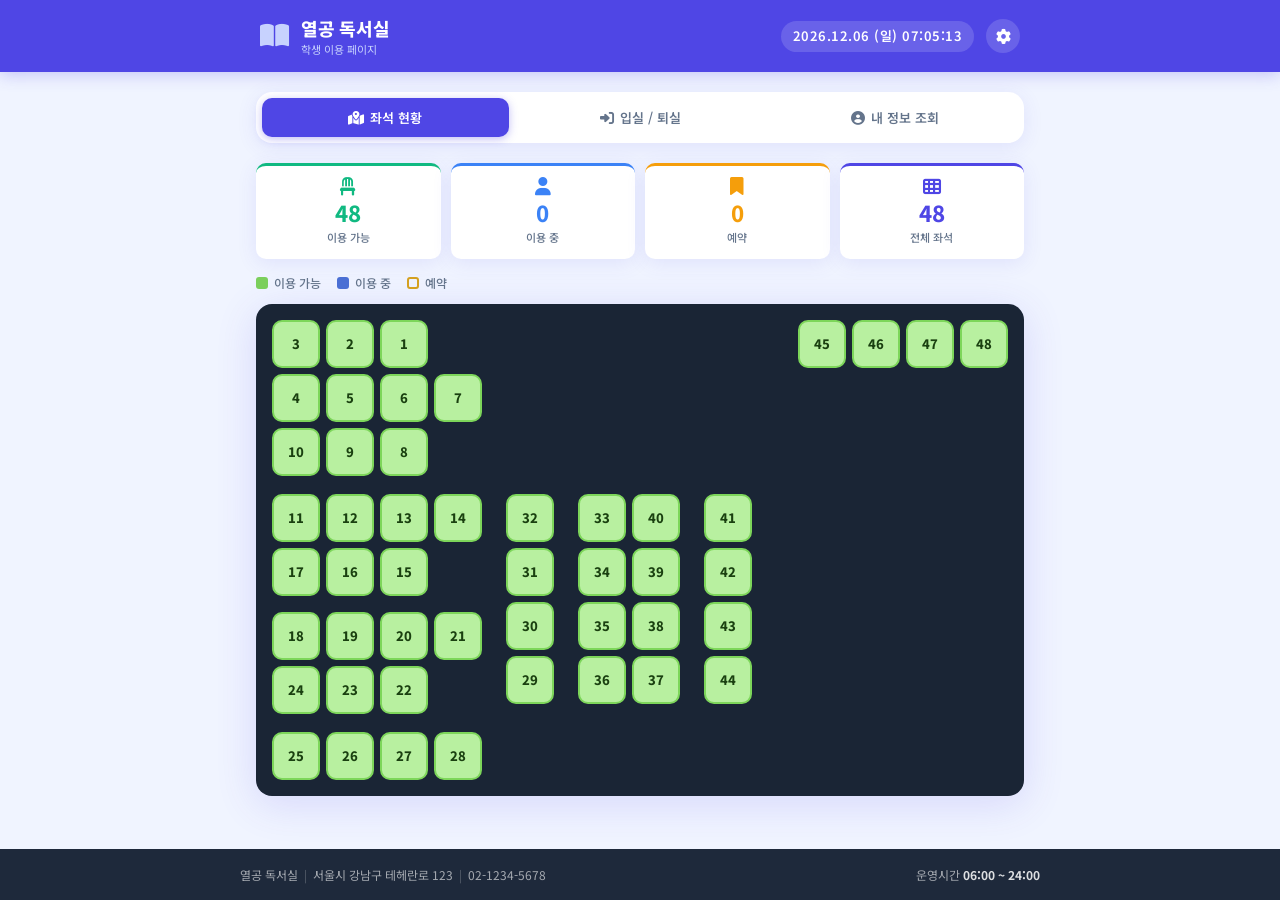
==== student.html @ 50ea743e "feat: 대시보드 미니 좌석맵 회원연동 + 학생용 이용 페이지 추가 [대시보드 미니 좌석맵] - SEAT_LAYOUT 기반 실제 배치 구조로 미니맵 교체 - 회원 관리의 seat" ====
<!DOCTYPE html>
<html lang="ko">
<head>
  <meta charset="UTF-8" />
  <meta name="viewport" content="width=device-width, initial-scale=1.0, maximum-scale=1.0" />
  <title>독서실 이용 안내</title>
  <link rel="stylesheet" href="src/css/student.css" />
  <link href="https://fonts.googleapis.com/css2?family=Noto+Sans+KR:wght@300;400;500;700;900&display=swap" rel="stylesheet" />
  <link rel="stylesheet" href="https://cdnjs.cloudflare.com/ajax/libs/font-awesome/6.4.0/css/all.min.css" />
</head>
<body>

  <!-- ═══════════════════════════════════════════════
       HEADER
  ═══════════════════════════════════════════════ -->
  <header class="s-header">
    <div class="s-header-inner">
      <div class="s-logo">
        <i class="fas fa-book-open"></i>
        <div>
          <span class="s-logo-name" id="roomName">열공 독서실</span>
          <span class="s-logo-sub">학생 이용 페이지</span>
        </div>
      </div>
      <div class="s-header-right">
        <div class="s-clock" id="sClock"></div>
        <a href="index.html" class="s-admin-link" title="관리자 페이지">
          <i class="fas fa-cog"></i>
        </a>
      </div>
    </div>
  </header>

  <!-- ═══════════════════════════════════════════════
       MAIN
  ═══════════════════════════════════════════════ -->
  <main class="s-main">

    <!-- ── 상태 배너 (탭 전환) ── -->
    <div class="s-tabs">
      <button class="s-tab active" data-tab="map">
        <i class="fas fa-map-marked-alt"></i> 좌석 현황
      </button>
      <button class="s-tab" data-tab="checkin">
        <i class="fas fa-sign-in-alt"></i> 입실 / 퇴실
      </button>
      <button class="s-tab" data-tab="myinfo">
        <i class="fas fa-user-circle"></i> 내 정보 조회
      </button>
    </div>

    <!-- ══════════════════════════════════════
         탭 1 : 좌석 현황 지도
    ══════════════════════════════════════ -->
    <section class="s-panel active" id="tab-map">
      <!-- 요약 바 -->
      <div class="s-summary-bar" id="sSummaryBar">
        <div class="s-summary-item avail">
          <i class="fas fa-chair"></i>
          <span id="s-avail-cnt">0</span>
          <small>이용 가능</small>
        </div>
        <div class="s-summary-item occ">
          <i class="fas fa-user"></i>
          <span id="s-occ-cnt">0</span>
          <small>이용 중</small>
        </div>
        <div class="s-summary-item res">
          <i class="fas fa-bookmark"></i>
          <span id="s-res-cnt">0</span>
          <small>예약</small>
        </div>
        <div class="s-summary-item total">
          <i class="fas fa-th"></i>
          <span id="s-total-cnt">48</span>
          <small>전체 좌석</small>
        </div>
      </div>

      <!-- 범례 -->
      <div class="s-legend">
        <span class="s-legend-item avail"><span class="s-dot avail"></span>이용 가능</span>
        <span class="s-legend-item occ"><span class="s-dot occ"></span>이용 중</span>
        <span class="s-legend-item res"><span class="s-dot res"></span>예약</span>
      </div>

      <!-- 좌석 배치도 -->
      <div class="s-map-wrap">
        <div class="s-map-bg" id="sStudentMap"></div>
      </div>
    </section>

    <!-- ══════════════════════════════════════
         탭 2 : 입실 / 퇴실
    ══════════════════════════════════════ -->
    <section class="s-panel" id="tab-checkin">

      <!-- 모드 선택 -->
      <div class="s-mode-toggle">
        <button class="s-mode-btn active" id="modeCheckinBtn" onclick="setMode('checkin')">
          <i class="fas fa-sign-in-alt"></i> 입실
        </button>
        <button class="s-mode-btn" id="modeCheckoutBtn" onclick="setMode('checkout')">
          <i class="fas fa-sign-out-alt"></i> 퇴실
        </button>
      </div>

      <!-- 입실 폼 -->
      <div class="s-form-card" id="checkinForm">
        <div class="s-form-title"><i class="fas fa-sign-in-alt"></i> 입실 처리</div>
        <p class="s-form-desc">연락처 뒷 4자리를 입력하면 자동으로 회원을 찾아 입실 처리합니다.</p>

        <div class="s-input-group">
          <label>연락처 뒷 4자리</label>
          <div class="s-input-wrap">
            <i class="fas fa-phone-alt"></i>
            <input type="tel" id="checkinPhone" maxlength="4" placeholder="예: 1234"
              inputmode="numeric" pattern="[0-9]*" autocomplete="off" />
          </div>
        </div>

        <!-- 조회 결과 -->
        <div class="s-result-box" id="checkinResult" style="display:none"></div>

        <!-- 숫자 패드 -->
        <div class="s-numpad">
          <button onclick="numpad('checkinPhone','1')">1</button>
          <button onclick="numpad('checkinPhone','2')">2</button>
          <button onclick="numpad('checkinPhone','3')">3</button>
          <button onclick="numpad('checkinPhone','4')">4</button>
          <button onclick="numpad('checkinPhone','5')">5</button>
          <button onclick="numpad('checkinPhone','6')">6</button>
          <button onclick="numpad('checkinPhone','7')">7</button>
          <button onclick="numpad('checkinPhone','8')">8</button>
          <button onclick="numpad('checkinPhone','9')">9</button>
          <button onclick="numpadClear('checkinPhone')" class="btn-clear">C</button>
          <button onclick="numpad('checkinPhone','0')">0</button>
          <button onclick="numpadBack('checkinPhone')" class="btn-back"><i class="fas fa-backspace"></i></button>
        </div>

        <button class="s-btn-main" onclick="doCheckin()">
          <i class="fas fa-sign-in-alt"></i> 입실 확인
        </button>
      </div>

      <!-- 퇴실 폼 -->
      <div class="s-form-card" id="checkoutForm" style="display:none">
        <div class="s-form-title"><i class="fas fa-sign-out-alt"></i> 퇴실 처리</div>
        <p class="s-form-desc">연락처 뒷 4자리를 입력하면 현재 이용 중인 좌석을 퇴실 처리합니다.</p>

        <div class="s-input-group">
          <label>연락처 뒷 4자리</label>
          <div class="s-input-wrap">
            <i class="fas fa-phone-alt"></i>
            <input type="tel" id="checkoutPhone" maxlength="4" placeholder="예: 1234"
              inputmode="numeric" pattern="[0-9]*" autocomplete="off" />
          </div>
        </div>

        <div class="s-result-box" id="checkoutResult" style="display:none"></div>

        <div class="s-numpad">
          <button onclick="numpad('checkoutPhone','1')">1</button>
          <button onclick="numpad('checkoutPhone','2')">2</button>
          <button onclick="numpad('checkoutPhone','3')">3</button>
          <button onclick="numpad('checkoutPhone','4')">4</button>
          <button onclick="numpad('checkoutPhone','5')">5</button>
          <button onclick="numpad('checkoutPhone','6')">6</button>
          <button onclick="numpad('checkoutPhone','7')">7</button>
          <button onclick="numpad('checkoutPhone','8')">8</button>
          <button onclick="numpad('checkoutPhone','9')">9</button>
          <button onclick="numpadClear('checkoutPhone')" class="btn-clear">C</button>
          <button onclick="numpad('checkoutPhone','0')">0</button>
          <button onclick="numpadBack('checkoutPhone')" class="btn-back"><i class="fas fa-backspace"></i></button>
        </div>

        <button class="s-btn-main checkout" onclick="doCheckout()">
          <i class="fas fa-sign-out-alt"></i> 퇴실 확인
        </button>
      </div>

    </section>

    <!-- ══════════════════════════════════════
         탭 3 : 내 정보 조회
    ══════════════════════════════════════ -->
    <section class="s-panel" id="tab-myinfo">
      <div class="s-form-card">
        <div class="s-form-title"><i class="fas fa-user-circle"></i> 내 정보 조회</div>
        <p class="s-form-desc">연락처 뒷 4자리를 입력하여 이용권 및 좌석 정보를 확인하세요.</p>

        <div class="s-input-group">
          <label>연락처 뒷 4자리</label>
          <div class="s-input-wrap">
            <i class="fas fa-phone-alt"></i>
            <input type="tel" id="myinfoPhone" maxlength="4" placeholder="예: 1234"
              inputmode="numeric" pattern="[0-9]*" autocomplete="off" />
          </div>
        </div>

        <div class="s-numpad">
          <button onclick="numpad('myinfoPhone','1')">1</button>
          <button onclick="numpad('myinfoPhone','2')">2</button>
          <button onclick="numpad('myinfoPhone','3')">3</button>
          <button onclick="numpad('myinfoPhone','4')">4</button>
          <button onclick="numpad('myinfoPhone','5')">5</button>
          <button onclick="numpad('myinfoPhone','6')">6</button>
          <button onclick="numpad('myinfoPhone','7')">7</button>
          <button onclick="numpad('myinfoPhone','8')">8</button>
          <button onclick="numpad('myinfoPhone','9')">9</button>
          <button onclick="numpadClear('myinfoPhone')" class="btn-clear">C</button>
          <button onclick="numpad('myinfoPhone','0')">0</button>
          <button onclick="numpadBack('myinfoPhone')" class="btn-back"><i class="fas fa-backspace"></i></button>
        </div>

        <button class="s-btn-main info" onclick="doMyInfo()">
          <i class="fas fa-search"></i> 조회
        </button>

        <!-- 결과 카드 -->
        <div id="myinfoResult" style="display:none"></div>
      </div>
    </section>

  </main>

  <!-- ── 운영 정보 footer ── -->
  <footer class="s-footer">
    <div class="s-footer-inner">
      <div class="s-footer-info">
        <span id="footerName">열공 독서실</span>
        <span class="s-sep">|</span>
        <span id="footerAddr">서울시 강남구 테헤란로 123</span>
        <span class="s-sep">|</span>
        <span id="footerPhone">02-1234-5678</span>
      </div>
      <div class="s-footer-time">
        운영시간 <strong id="footerHours">06:00 ~ 24:00</strong>
      </div>
    </div>
  </footer>

  <!-- ── 성공/완료 오버레이 ── -->
  <div class="s-overlay" id="sOverlay" style="display:none">
    <div class="s-overlay-box" id="sOverlayBox">
      <div class="s-overlay-icon" id="sOverlayIcon"></div>
      <div class="s-overlay-title" id="sOverlayTitle"></div>
      <div class="s-overlay-sub" id="sOverlaySub"></div>
      <button class="s-overlay-close" onclick="closeOverlay()">확인</button>
    </div>
  </div>

  <script src="src/js/student.js"></script>
</body>
</html>
---- src/css/student.css ----
/* ============================================================
   독서실 학생 이용 페이지 — student.css
   ============================================================ */

:root {
  --s-bg: #f0f4ff;
  --s-surface: #ffffff;
  --s-primary: #4f46e5;
  --s-primary-dark: #3730a3;
  --s-primary-light: #ede9fe;
  --s-success: #10b981;
  --s-success-light: #d1fae5;
  --s-warning: #f59e0b;
  --s-warning-light: #fef3c7;
  --s-danger: #ef4444;
  --s-danger-light: #fee2e2;
  --s-info: #3b82f6;
  --s-info-light: #dbeafe;

  --s-map-bg: #1a2535;
  --s-map-border: #2a3850;

  --s-text: #1e293b;
  --s-text-muted: #64748b;
  --s-border: #e2e8f0;

  --s-radius: 16px;
  --s-radius-sm: 10px;
  --s-shadow: 0 4px 20px rgba(79,70,229,.10);
  --s-shadow-lg: 0 8px 40px rgba(79,70,229,.16);
}

*, *::before, *::after { box-sizing: border-box; margin: 0; padding: 0; }

body {
  font-family: 'Noto Sans KR', -apple-system, sans-serif;
  background: var(--s-bg);
  color: var(--s-text);
  min-height: 100vh;
  display: flex;
  flex-direction: column;
  font-size: 14px;
  line-height: 1.6;
}

::-webkit-scrollbar { width: 5px; }
::-webkit-scrollbar-thumb { background: #c7d2fe; border-radius: 3px; }

/* ============================================================
   HEADER
   ============================================================ */
.s-header {
  background: var(--s-primary);
  color: #fff;
  position: sticky;
  top: 0;
  z-index: 100;
  box-shadow: 0 2px 16px rgba(79,70,229,.3);
}
.s-header-inner {
  max-width: 800px;
  margin: 0 auto;
  padding: 14px 20px;
  display: flex;
  align-items: center;
  justify-content: space-between;
}
.s-logo {
  display: flex;
  align-items: center;
  gap: 12px;
}
.s-logo i { font-size: 26px; color: #c7d2fe; }
.s-logo-name { display: block; font-size: 18px; font-weight: 800; letter-spacing: -.3px; }
.s-logo-sub  { display: block; font-size: 11px; color: #c7d2fe; font-weight: 400; margin-top: -2px; }
.s-header-right { display: flex; align-items: center; gap: 12px; }
.s-clock {
  font-size: 13px;
  font-weight: 600;
  background: rgba(255,255,255,.15);
  padding: 5px 12px;
  border-radius: 20px;
  letter-spacing: .5px;
}
.s-admin-link {
  width: 34px; height: 34px;
  background: rgba(255,255,255,.15);
  border-radius: 50%;
  display: flex; align-items: center; justify-content: center;
  color: #fff;
  text-decoration: none;
  font-size: 15px;
  transition: background .2s;
}
.s-admin-link:hover { background: rgba(255,255,255,.28); }

/* ============================================================
   MAIN
   ============================================================ */
.s-main {
  flex: 1;
  max-width: 800px;
  width: 100%;
  margin: 0 auto;
  padding: 20px 16px 40px;
}

/* ============================================================
   TABS
   ============================================================ */
.s-tabs {
  display: flex;
  gap: 8px;
  margin-bottom: 20px;
  background: var(--s-surface);
  padding: 6px;
  border-radius: var(--s-radius);
  box-shadow: var(--s-shadow);
}
.s-tab {
  flex: 1;
  padding: 10px 8px;
  border: none;
  border-radius: 10px;
  background: transparent;
  color: var(--s-text-muted);
  font-size: 13px;
  font-weight: 600;
  font-family: inherit;
  cursor: pointer;
  display: flex;
  align-items: center;
  justify-content: center;
  gap: 6px;
  transition: all .2s;
  white-space: nowrap;
}
.s-tab i { font-size: 14px; }
.s-tab:hover { background: var(--s-primary-light); color: var(--s-primary); }
.s-tab.active {
  background: var(--s-primary);
  color: #fff;
  box-shadow: 0 2px 8px rgba(79,70,229,.35);
}

/* ============================================================
   PANELS
   ============================================================ */
.s-panel { display: none; }
.s-panel.active { display: block; }

/* ============================================================
   SUMMARY BAR
   ============================================================ */
.s-summary-bar {
  display: grid;
  grid-template-columns: repeat(4, 1fr);
  gap: 10px;
  margin-bottom: 14px;
}
.s-summary-item {
  background: var(--s-surface);
  border-radius: var(--s-radius-sm);
  padding: 12px 8px;
  text-align: center;
  box-shadow: var(--s-shadow);
  border-top: 3px solid transparent;
}
.s-summary-item.avail  { border-color: var(--s-success); }
.s-summary-item.occ    { border-color: var(--s-info); }
.s-summary-item.res    { border-color: var(--s-warning); }
.s-summary-item.total  { border-color: var(--s-primary); }

.s-summary-item i { font-size: 18px; margin-bottom: 4px; display: block; }
.s-summary-item.avail i { color: var(--s-success); }
.s-summary-item.occ i   { color: var(--s-info); }
.s-summary-item.res i   { color: var(--s-warning); }
.s-summary-item.total i { color: var(--s-primary); }

.s-summary-item span { display: block; font-size: 22px; font-weight: 800; line-height: 1.1; }
.s-summary-item.avail span  { color: var(--s-success); }
.s-summary-item.occ span    { color: var(--s-info); }
.s-summary-item.res span    { color: var(--s-warning); }
.s-summary-item.total span  { color: var(--s-primary); }
.s-summary-item small { font-size: 11px; color: var(--s-text-muted); font-weight: 500; }

/* ============================================================
   LEGEND
   ============================================================ */
.s-legend {
  display: flex;
  gap: 16px;
  margin-bottom: 12px;
  flex-wrap: wrap;
}
.s-legend-item {
  display: flex; align-items: center; gap: 6px;
  font-size: 12px; color: var(--s-text-muted); font-weight: 500;
}
.s-dot {
  width: 12px; height: 12px;
  border-radius: 3px;
  flex-shrink: 0;
}
.s-dot.avail { background: #7bcf5c; }
.s-dot.occ   { background: #4a6fd4; }
.s-dot.res   { background: transparent; border: 2px solid #d4a020; }

/* ============================================================
   STUDENT MAP
   ============================================================ */
.s-map-wrap {
  background: var(--s-map-bg);
  border-radius: var(--s-radius);
  padding: 16px;
  box-shadow: var(--s-shadow-lg);
  overflow-x: auto;
}
.s-map-bg {
  min-width: 300px;
}

/* 배치 구조 (관리자 배치와 동일) */
.s-layout        { display: flex; flex-direction: column; gap: 18px; }
.s-row-top       { display: flex; align-items: flex-start; }
.s-row-mid       { display: flex; align-items: flex-start; gap: 24px; }
.s-row-bottom    { display: flex; }
.s-col-left      { display: flex; flex-direction: column; gap: 16px; }
.s-spacer        { flex: 1; min-width: 10px; }
.s-zone          { display: flex; flex-direction: column; gap: 6px; }
.s-seat-row      { display: flex; gap: 6px; }

/* 학생 좌석 버튼 — 더 크고 명확 */
.s-seat {
  width: 48px; height: 48px;
  border-radius: 10px;
  border: 2px solid transparent;
  font-size: 13px;
  font-weight: 800;
  cursor: default;
  display: flex; align-items: center; justify-content: center;
  transition: transform .15s;
  flex-shrink: 0;
  position: relative;
  font-family: inherit;
}
.s-seat.available {
  background: #b8f0a0;
  border-color: #7dd65a;
  color: #1a4010;
  cursor: pointer;
}
.s-seat.available:hover {
  transform: scale(1.12);
  box-shadow: 0 4px 14px rgba(125,214,90,.5);
}
.s-seat.occupied {
  background: #4a6fd4;
  border-color: #3a5bc4;
  color: #fff;
  cursor: default;
}
.s-seat.reserved {
  background: var(--s-map-bg);
  border-color: #d4a020;
  color: #d4a020;
  cursor: default;
}
/* 좌석 회원명 툴팁 */
.s-seat[data-name]:hover::after {
  content: attr(data-name);
  position: absolute;
  bottom: calc(100% + 6px);
  left: 50%;
  transform: translateX(-50%);
  background: rgba(0,0,0,.85);
  color: #fff;
  font-size: 11px;
  font-weight: 500;
  padding: 4px 8px;
  border-radius: 6px;
  white-space: nowrap;
  pointer-events: none;
  z-index: 10;
}

/* ============================================================
   FORM CARD
   ============================================================ */
.s-form-card {
  background: var(--s-surface);
  border-radius: var(--s-radius);
  padding: 24px 20px;
  box-shadow: var(--s-shadow);
  max-width: 480px;
  margin: 0 auto;
}
.s-form-title {
  font-size: 17px;
  font-weight: 800;
  color: var(--s-primary);
  margin-bottom: 8px;
  display: flex;
  align-items: center;
  gap: 8px;
}
.s-form-desc {
  font-size: 13px;
  color: var(--s-text-muted);
  margin-bottom: 20px;
  line-height: 1.7;
}

/* ── Mode Toggle ── */
.s-mode-toggle {
  display: flex;
  gap: 10px;
  max-width: 480px;
  margin: 0 auto 16px;
}
.s-mode-btn {
  flex: 1;
  padding: 12px;
  border: 2px solid var(--s-border);
  border-radius: var(--s-radius-sm);
  background: var(--s-surface);
  color: var(--s-text-muted);
  font-size: 14px;
  font-weight: 700;
  font-family: inherit;
  cursor: pointer;
  display: flex; align-items: center; justify-content: center;
  gap: 6px;
  transition: all .2s;
}
.s-mode-btn.active {
  background: var(--s-primary);
  border-color: var(--s-primary);
  color: #fff;
  box-shadow: 0 2px 10px rgba(79,70,229,.3);
}
.s-mode-btn:not(.active):hover { border-color: var(--s-primary); color: var(--s-primary); }

/* ── Input ── */
.s-input-group { margin-bottom: 16px; }
.s-input-group label { display: block; font-size: 13px; font-weight: 600; margin-bottom: 6px; }
.s-input-wrap {
  display: flex;
  align-items: center;
  gap: 10px;
  background: var(--s-bg);
  border: 2px solid var(--s-border);
  border-radius: var(--s-radius-sm);
  padding: 10px 14px;
  transition: border-color .2s;
}
.s-input-wrap:focus-within { border-color: var(--s-primary); background: #fff; }
.s-input-wrap i { color: var(--s-text-muted); font-size: 15px; }
.s-input-wrap input {
  flex: 1;
  border: none;
  background: transparent;
  font-size: 22px;
  font-weight: 800;
  font-family: inherit;
  color: var(--s-text);
  outline: none;
  letter-spacing: 6px;
  width: 100%;
}
.s-input-wrap input::placeholder { color: #c0c8d8; font-size: 16px; letter-spacing: 2px; font-weight: 400; }

/* ── Result Box ── */
.s-result-box {
  border-radius: var(--s-radius-sm);
  padding: 14px 16px;
  margin-bottom: 14px;
  font-size: 13px;
  line-height: 1.7;
  border: 2px solid transparent;
}
.s-result-box.found {
  background: var(--s-success-light);
  border-color: var(--s-success);
  color: #065f46;
}
.s-result-box.notfound {
  background: var(--s-danger-light);
  border-color: var(--s-danger);
  color: #991b1b;
}
.s-result-box.warn {
  background: var(--s-warning-light);
  border-color: var(--s-warning);
  color: #92400e;
}

/* ── Numpad ── */
.s-numpad {
  display: grid;
  grid-template-columns: repeat(3, 1fr);
  gap: 8px;
  margin-bottom: 16px;
}
.s-numpad button {
  padding: 14px;
  border: 2px solid var(--s-border);
  border-radius: var(--s-radius-sm);
  background: var(--s-surface);
  font-size: 18px;
  font-weight: 700;
  font-family: inherit;
  cursor: pointer;
  color: var(--s-text);
  transition: all .15s;
  display: flex; align-items: center; justify-content: center;
}
.s-numpad button:hover    { background: var(--s-primary-light); border-color: var(--s-primary); color: var(--s-primary); transform: scale(1.04); }
.s-numpad button:active   { transform: scale(.97); }
.s-numpad .btn-clear      { background: var(--s-danger-light); border-color: var(--s-danger); color: var(--s-danger); font-size: 14px; }
.s-numpad .btn-back       { background: var(--s-warning-light); border-color: var(--s-warning); color: var(--s-warning); }

/* ── Main Action Button ── */
.s-btn-main {
  width: 100%;
  padding: 14px;
  border: none;
  border-radius: var(--s-radius-sm);
  background: var(--s-primary);
  color: #fff;
  font-size: 15px;
  font-weight: 800;
  font-family: inherit;
  cursor: pointer;
  display: flex; align-items: center; justify-content: center;
  gap: 8px;
  transition: all .2s;
  box-shadow: 0 4px 16px rgba(79,70,229,.35);
}
.s-btn-main:hover  { background: var(--s-primary-dark); transform: translateY(-1px); box-shadow: 0 6px 20px rgba(79,70,229,.45); }
.s-btn-main:active { transform: translateY(0); }
.s-btn-main.checkout { background: var(--s-danger); box-shadow: 0 4px 16px rgba(239,68,68,.35); }
.s-btn-main.checkout:hover { background: #dc2626; box-shadow: 0 6px 20px rgba(239,68,68,.45); }
.s-btn-main.info { background: var(--s-success); box-shadow: 0 4px 16px rgba(16,185,129,.35); }
.s-btn-main.info:hover { background: #059669; }

/* ── My Info Result ── */
.s-info-card {
  margin-top: 20px;
  background: linear-gradient(135deg, var(--s-primary) 0%, #7c3aed 100%);
  border-radius: var(--s-radius);
  padding: 20px;
  color: #fff;
  box-shadow: var(--s-shadow-lg);
}
.s-info-card-header {
  display: flex;
  align-items: center;
  gap: 14px;
  margin-bottom: 16px;
  padding-bottom: 16px;
  border-bottom: 1px solid rgba(255,255,255,.2);
}
.s-info-avatar {
  width: 52px; height: 52px;
  background: rgba(255,255,255,.2);
  border-radius: 50%;
  display: flex; align-items: center; justify-content: center;
  font-size: 22px;
  flex-shrink: 0;
}
.s-info-name { font-size: 20px; font-weight: 800; }
.s-info-phone { font-size: 13px; color: rgba(255,255,255,.75); margin-top: 2px; }

.s-info-grid {
  display: grid;
  grid-template-columns: 1fr 1fr;
  gap: 10px;
}
.s-info-item {
  background: rgba(255,255,255,.12);
  border-radius: 10px;
  padding: 12px 14px;
}
.s-info-item .s-info-label {
  font-size: 11px;
  color: rgba(255,255,255,.65);
  text-transform: uppercase;
  letter-spacing: .5px;
  margin-bottom: 4px;
}
.s-info-item .s-info-val {
  font-size: 15px;
  font-weight: 700;
}

.s-expiry-bar {
  margin-top: 14px;
  background: rgba(255,255,255,.12);
  border-radius: 10px;
  padding: 12px 14px;
}
.s-expiry-bar .s-info-label { font-size: 11px; color: rgba(255,255,255,.65); text-transform: uppercase; letter-spacing: .5px; margin-bottom: 6px; }
.s-progress-track {
  background: rgba(255,255,255,.2);
  border-radius: 6px;
  height: 8px;
  overflow: hidden;
}
.s-progress-fill {
  height: 100%;
  border-radius: 6px;
  background: #34d399;
  transition: width .6s ease;
}
.s-progress-fill.warn { background: #fbbf24; }
.s-progress-fill.danger { background: #f87171; }
.s-expiry-days { font-size: 13px; color: rgba(255,255,255,.75); margin-top: 6px; text-align: right; }

/* ============================================================
   OVERLAY (성공/실패 팝업)
   ============================================================ */
.s-overlay {
  position: fixed;
  inset: 0;
  background: rgba(15,23,42,.7);
  backdrop-filter: blur(4px);
  z-index: 9000;
  display: flex;
  align-items: center;
  justify-content: center;
  padding: 20px;
}
.s-overlay-box {
  background: var(--s-surface);
  border-radius: var(--s-radius);
  padding: 36px 28px;
  text-align: center;
  max-width: 320px;
  width: 100%;
  box-shadow: var(--s-shadow-lg);
  animation: overlayIn .3s cubic-bezier(.34,1.56,.64,1);
}
@keyframes overlayIn { from { opacity:0; transform:scale(.8); } to { opacity:1; transform:scale(1); } }

.s-overlay-icon {
  font-size: 56px;
  margin-bottom: 12px;
  line-height: 1;
}
.s-overlay-icon.success { color: var(--s-success); }
.s-overlay-icon.error   { color: var(--s-danger); }
.s-overlay-icon.warning { color: var(--s-warning); }

.s-overlay-title {
  font-size: 20px;
  font-weight: 800;
  color: var(--s-text);
  margin-bottom: 8px;
}
.s-overlay-sub {
  font-size: 14px;
  color: var(--s-text-muted);
  line-height: 1.7;
  margin-bottom: 20px;
}
.s-overlay-close {
  width: 100%;
  padding: 12px;
  border: none;
  border-radius: var(--s-radius-sm);
  background: var(--s-primary);
  color: #fff;
  font-size: 15px;
  font-weight: 700;
  font-family: inherit;
  cursor: pointer;
  transition: background .2s;
}
.s-overlay-close:hover { background: var(--s-primary-dark); }

/* ============================================================
   FOOTER
   ============================================================ */
.s-footer {
  background: var(--s-text);
  color: rgba(255,255,255,.6);
  padding: 16px 20px;
  font-size: 12px;
}
.s-footer-inner {
  max-width: 800px;
  margin: 0 auto;
  display: flex;
  align-items: center;
  justify-content: space-between;
  flex-wrap: wrap;
  gap: 6px;
}
.s-footer-info { display: flex; align-items: center; gap: 6px; flex-wrap: wrap; }
.s-sep { color: rgba(255,255,255,.25); }
.s-footer-time strong { color: rgba(255,255,255,.85); }

/* ============================================================
   RESPONSIVE
   ============================================================ */
@media (max-width: 520px) {
  .s-summary-bar { grid-template-columns: repeat(2, 1fr); }
  .s-seat { width: 38px; height: 38px; font-size: 11px; }
  .s-info-grid { grid-template-columns: 1fr; }
  .s-tabs { gap: 4px; }
  .s-tab { font-size: 11px; padding: 8px 4px; }
  .s-tab i { display: none; }
  .s-clock { display: none; }
  .s-footer-inner { flex-direction: column; text-align: center; }
}
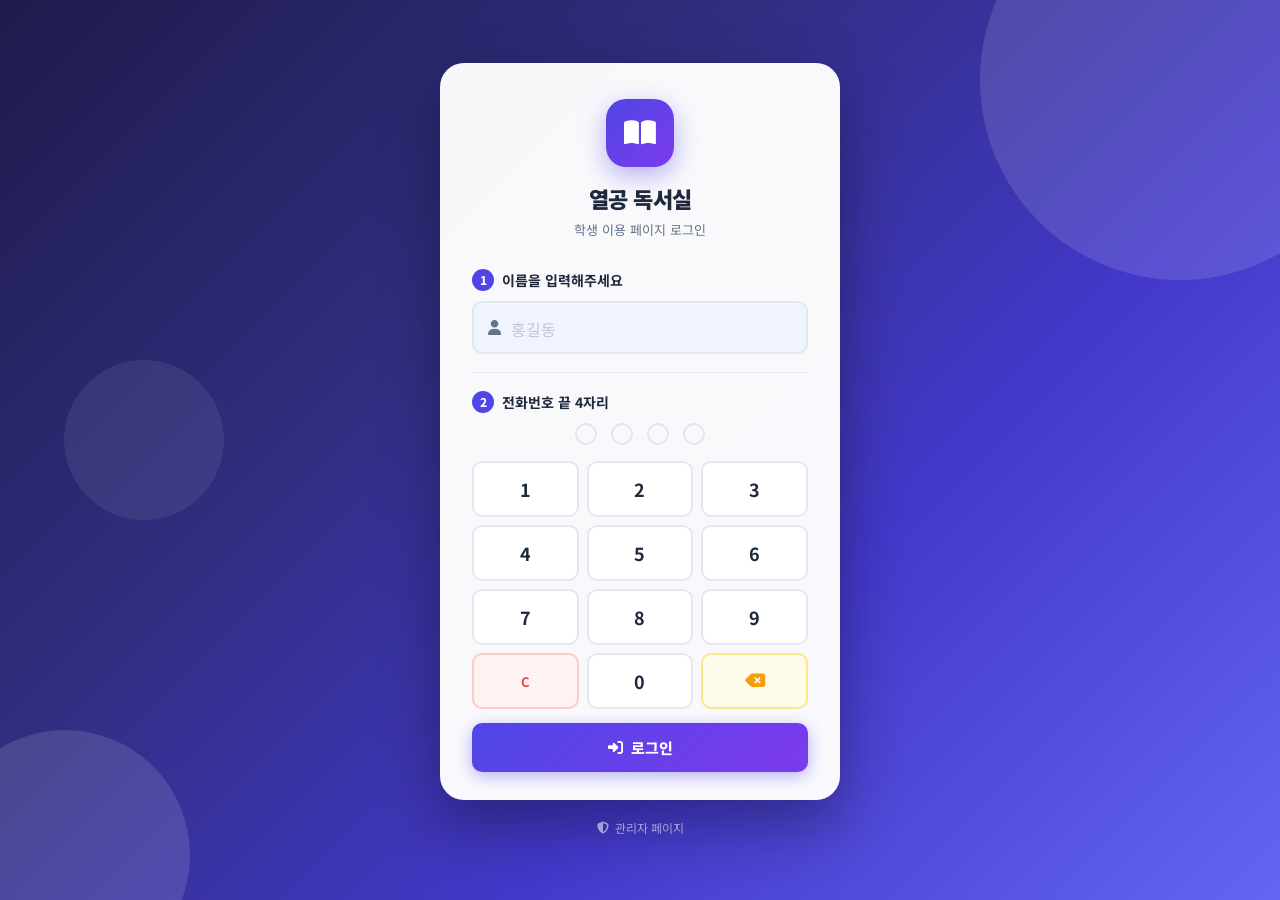
==== commit 11fb026f: "feat: 학생 로그인 페이지 완성 - 이름 입력 + 실시간 자동완성 드롭다운 (회원 목록 연동) - 전화번호 끝 4자리 숫자패드 입력 (4자리 완성 시 자동 로그인) - 이름+전" ====
--- a/student.html
+++ b/student.html
@@ -10,242 +10,318 @@
 </head>
 <body>
 
-  <!-- ═══════════════════════════════════════════════
-       HEADER
-  ═══════════════════════════════════════════════ -->
-  <header class="s-header">
-    <div class="s-header-inner">
-      <div class="s-logo">
-        <i class="fas fa-book-open"></i>
-        <div>
-          <span class="s-logo-name" id="roomName">열공 독서실</span>
-          <span class="s-logo-sub">학생 이용 페이지</span>
-        </div>
-      </div>
-      <div class="s-header-right">
-        <div class="s-clock" id="sClock"></div>
-        <a href="index.html" class="s-admin-link" title="관리자 페이지">
-          <i class="fas fa-cog"></i>
-        </a>
-      </div>
+  <!-- ═══════════════════════════════════════════════════════
+       LOGIN SCREEN  (로그인 전 전체화면)
+  ═══════════════════════════════════════════════════════ -->
+  <div class="login-screen" id="loginScreen">
+
+    <!-- 배경 장식 -->
+    <div class="login-bg-deco">
+      <div class="deco-circle c1"></div>
+      <div class="deco-circle c2"></div>
+      <div class="deco-circle c3"></div>
     </div>
-  </header>
-
-  <!-- ═══════════════════════════════════════════════
-       MAIN
-  ═══════════════════════════════════════════════ -->
-  <main class="s-main">
-
-    <!-- ── 상태 배너 (탭 전환) ── -->
-    <div class="s-tabs">
-      <button class="s-tab active" data-tab="map">
-        <i class="fas fa-map-marked-alt"></i> 좌석 현황
-      </button>
-      <button class="s-tab" data-tab="checkin">
-        <i class="fas fa-sign-in-alt"></i> 입실 / 퇴실
-      </button>
-      <button class="s-tab" data-tab="myinfo">
-        <i class="fas fa-user-circle"></i> 내 정보 조회
-      </button>
-    </div>
-
-    <!-- ══════════════════════════════════════
-         탭 1 : 좌석 현황 지도
-    ══════════════════════════════════════ -->
-    <section class="s-panel active" id="tab-map">
-      <!-- 요약 바 -->
-      <div class="s-summary-bar" id="sSummaryBar">
-        <div class="s-summary-item avail">
-          <i class="fas fa-chair"></i>
-          <span id="s-avail-cnt">0</span>
-          <small>이용 가능</small>
-        </div>
-        <div class="s-summary-item occ">
+
+    <div class="login-card" id="loginCard">
+
+      <!-- 로고 -->
+      <div class="login-logo">
+        <div class="login-logo-icon"><i class="fas fa-book-open"></i></div>
+        <h1 class="login-room-name" id="loginRoomName">열공 독서실</h1>
+        <p class="login-room-sub">학생 이용 페이지 로그인</p>
+      </div>
+
+      <!-- 스텝 1 : 이름 입력 -->
+      <div class="login-step" id="stepName">
+        <div class="login-step-label">
+          <span class="login-step-num">1</span> 이름을 입력해주세요
+        </div>
+        <div class="login-name-input-wrap">
           <i class="fas fa-user"></i>
-          <span id="s-occ-cnt">0</span>
-          <small>이용 중</small>
-        </div>
-        <div class="s-summary-item res">
-          <i class="fas fa-bookmark"></i>
-          <span id="s-res-cnt">0</span>
-          <small>예약</small>
-        </div>
-        <div class="s-summary-item total">
-          <i class="fas fa-th"></i>
-          <span id="s-total-cnt">48</span>
-          <small>전체 좌석</small>
-        </div>
-      </div>
-
-      <!-- 범례 -->
-      <div class="s-legend">
-        <span class="s-legend-item avail"><span class="s-dot avail"></span>이용 가능</span>
-        <span class="s-legend-item occ"><span class="s-dot occ"></span>이용 중</span>
-        <span class="s-legend-item res"><span class="s-dot res"></span>예약</span>
-      </div>
-
-      <!-- 좌석 배치도 -->
-      <div class="s-map-wrap">
-        <div class="s-map-bg" id="sStudentMap"></div>
-      </div>
-    </section>
-
-    <!-- ══════════════════════════════════════
-         탭 2 : 입실 / 퇴실
-    ══════════════════════════════════════ -->
-    <section class="s-panel" id="tab-checkin">
-
-      <!-- 모드 선택 -->
-      <div class="s-mode-toggle">
-        <button class="s-mode-btn active" id="modeCheckinBtn" onclick="setMode('checkin')">
-          <i class="fas fa-sign-in-alt"></i> 입실
+          <input type="text" id="loginNameInput"
+            placeholder="홍길동"
+            maxlength="10"
+            autocomplete="off"
+            inputmode="text" />
+          <button class="login-name-clear" id="loginNameClearBtn" onclick="clearLoginName()" style="display:none">
+            <i class="fas fa-times-circle"></i>
+          </button>
+        </div>
+        <!-- 자동완성 드롭다운 -->
+        <ul class="login-suggest" id="loginSuggest"></ul>
+
+        <div class="login-divider"></div>
+
+        <div class="login-step-label">
+          <span class="login-step-num">2</span> 전화번호 끝 4자리
+        </div>
+        <div class="login-phone-dots" id="loginPhoneDots">
+          <span class="pdot" id="pd0"></span>
+          <span class="pdot" id="pd1"></span>
+          <span class="pdot" id="pd2"></span>
+          <span class="pdot" id="pd3"></span>
+        </div>
+
+        <!-- 숫자 패드 -->
+        <div class="login-numpad">
+          <button onclick="loginNumpad('1')">1</button>
+          <button onclick="loginNumpad('2')">2</button>
+          <button onclick="loginNumpad('3')">3</button>
+          <button onclick="loginNumpad('4')">4</button>
+          <button onclick="loginNumpad('5')">5</button>
+          <button onclick="loginNumpad('6')">6</button>
+          <button onclick="loginNumpad('7')">7</button>
+          <button onclick="loginNumpad('8')">8</button>
+          <button onclick="loginNumpad('9')">9</button>
+          <button onclick="loginNumpadClear()" class="lnp-clear">C</button>
+          <button onclick="loginNumpad('0')">0</button>
+          <button onclick="loginNumpadBack()" class="lnp-back"><i class="fas fa-backspace"></i></button>
+        </div>
+
+        <!-- 에러 메시지 -->
+        <div class="login-error" id="loginError" style="display:none"></div>
+
+        <button class="login-btn" onclick="doLogin()">
+          <i class="fas fa-sign-in-alt"></i> 로그인
         </button>
-        <button class="s-mode-btn" id="modeCheckoutBtn" onclick="setMode('checkout')">
-          <i class="fas fa-sign-out-alt"></i> 퇴실
+      </div>
+
+    </div><!-- /login-card -->
+
+    <!-- 관리자 바로가기 -->
+    <a href="index.html" class="login-admin-link">
+      <i class="fas fa-shield-alt"></i> 관리자 페이지
+    </a>
+  </div><!-- /login-screen -->
+
+
+  <!-- ═══════════════════════════════════════════════════════
+       APP SCREEN  (로그인 후 메인)
+  ═══════════════════════════════════════════════════════ -->
+  <div class="app-screen" id="appScreen" style="display:none">
+
+    <!-- HEADER -->
+    <header class="s-header">
+      <div class="s-header-inner">
+        <div class="s-logo">
+          <i class="fas fa-book-open"></i>
+          <div>
+            <span class="s-logo-name" id="roomName">열공 독서실</span>
+            <span class="s-logo-sub">학생 이용 페이지</span>
+          </div>
+        </div>
+        <div class="s-header-right">
+          <div class="s-clock" id="sClock"></div>
+          <!-- 로그인 유저 표시 + 로그아웃 -->
+          <div class="s-user-badge" id="sUserBadge">
+            <i class="fas fa-user-circle"></i>
+            <span id="sUserName">-</span>
+          </div>
+          <button class="s-logout-btn" onclick="doLogout()" title="로그아웃">
+            <i class="fas fa-sign-out-alt"></i>
+          </button>
+          <a href="index.html" class="s-admin-link" title="관리자 페이지">
+            <i class="fas fa-cog"></i>
+          </a>
+        </div>
+      </div>
+    </header>
+
+    <!-- MAIN -->
+    <main class="s-main">
+
+      <!-- 탭 -->
+      <div class="s-tabs">
+        <button class="s-tab active" data-tab="map">
+          <i class="fas fa-map-marked-alt"></i> 좌석 현황
         </button>
-      </div>
-
-      <!-- 입실 폼 -->
-      <div class="s-form-card" id="checkinForm">
-        <div class="s-form-title"><i class="fas fa-sign-in-alt"></i> 입실 처리</div>
-        <p class="s-form-desc">연락처 뒷 4자리를 입력하면 자동으로 회원을 찾아 입실 처리합니다.</p>
-
-        <div class="s-input-group">
-          <label>연락처 뒷 4자리</label>
-          <div class="s-input-wrap">
-            <i class="fas fa-phone-alt"></i>
-            <input type="tel" id="checkinPhone" maxlength="4" placeholder="예: 1234"
-              inputmode="numeric" pattern="[0-9]*" autocomplete="off" />
-          </div>
-        </div>
-
-        <!-- 조회 결과 -->
-        <div class="s-result-box" id="checkinResult" style="display:none"></div>
-
-        <!-- 숫자 패드 -->
-        <div class="s-numpad">
-          <button onclick="numpad('checkinPhone','1')">1</button>
-          <button onclick="numpad('checkinPhone','2')">2</button>
-          <button onclick="numpad('checkinPhone','3')">3</button>
-          <button onclick="numpad('checkinPhone','4')">4</button>
-          <button onclick="numpad('checkinPhone','5')">5</button>
-          <button onclick="numpad('checkinPhone','6')">6</button>
-          <button onclick="numpad('checkinPhone','7')">7</button>
-          <button onclick="numpad('checkinPhone','8')">8</button>
-          <button onclick="numpad('checkinPhone','9')">9</button>
-          <button onclick="numpadClear('checkinPhone')" class="btn-clear">C</button>
-          <button onclick="numpad('checkinPhone','0')">0</button>
-          <button onclick="numpadBack('checkinPhone')" class="btn-back"><i class="fas fa-backspace"></i></button>
-        </div>
-
-        <button class="s-btn-main" onclick="doCheckin()">
-          <i class="fas fa-sign-in-alt"></i> 입실 확인
+        <button class="s-tab" data-tab="checkin">
+          <i class="fas fa-sign-in-alt"></i> 입실 / 퇴실
         </button>
-      </div>
-
-      <!-- 퇴실 폼 -->
-      <div class="s-form-card" id="checkoutForm" style="display:none">
-        <div class="s-form-title"><i class="fas fa-sign-out-alt"></i> 퇴실 처리</div>
-        <p class="s-form-desc">연락처 뒷 4자리를 입력하면 현재 이용 중인 좌석을 퇴실 처리합니다.</p>
-
-        <div class="s-input-group">
-          <label>연락처 뒷 4자리</label>
-          <div class="s-input-wrap">
-            <i class="fas fa-phone-alt"></i>
-            <input type="tel" id="checkoutPhone" maxlength="4" placeholder="예: 1234"
-              inputmode="numeric" pattern="[0-9]*" autocomplete="off" />
-          </div>
-        </div>
-
-        <div class="s-result-box" id="checkoutResult" style="display:none"></div>
-
-        <div class="s-numpad">
-          <button onclick="numpad('checkoutPhone','1')">1</button>
-          <button onclick="numpad('checkoutPhone','2')">2</button>
-          <button onclick="numpad('checkoutPhone','3')">3</button>
-          <button onclick="numpad('checkoutPhone','4')">4</button>
-          <button onclick="numpad('checkoutPhone','5')">5</button>
-          <button onclick="numpad('checkoutPhone','6')">6</button>
-          <button onclick="numpad('checkoutPhone','7')">7</button>
-          <button onclick="numpad('checkoutPhone','8')">8</button>
-          <button onclick="numpad('checkoutPhone','9')">9</button>
-          <button onclick="numpadClear('checkoutPhone')" class="btn-clear">C</button>
-          <button onclick="numpad('checkoutPhone','0')">0</button>
-          <button onclick="numpadBack('checkoutPhone')" class="btn-back"><i class="fas fa-backspace"></i></button>
-        </div>
-
-        <button class="s-btn-main checkout" onclick="doCheckout()">
-          <i class="fas fa-sign-out-alt"></i> 퇴실 확인
+        <button class="s-tab" data-tab="myinfo">
+          <i class="fas fa-user-circle"></i> 내 정보
         </button>
       </div>
 
-    </section>
-
-    <!-- ══════════════════════════════════════
-         탭 3 : 내 정보 조회
-    ══════════════════════════════════════ -->
-    <section class="s-panel" id="tab-myinfo">
-      <div class="s-form-card">
-        <div class="s-form-title"><i class="fas fa-user-circle"></i> 내 정보 조회</div>
-        <p class="s-form-desc">연락처 뒷 4자리를 입력하여 이용권 및 좌석 정보를 확인하세요.</p>
-
-        <div class="s-input-group">
-          <label>연락처 뒷 4자리</label>
-          <div class="s-input-wrap">
-            <i class="fas fa-phone-alt"></i>
-            <input type="tel" id="myinfoPhone" maxlength="4" placeholder="예: 1234"
-              inputmode="numeric" pattern="[0-9]*" autocomplete="off" />
-          </div>
-        </div>
-
-        <div class="s-numpad">
-          <button onclick="numpad('myinfoPhone','1')">1</button>
-          <button onclick="numpad('myinfoPhone','2')">2</button>
-          <button onclick="numpad('myinfoPhone','3')">3</button>
-          <button onclick="numpad('myinfoPhone','4')">4</button>
-          <button onclick="numpad('myinfoPhone','5')">5</button>
-          <button onclick="numpad('myinfoPhone','6')">6</button>
-          <button onclick="numpad('myinfoPhone','7')">7</button>
-          <button onclick="numpad('myinfoPhone','8')">8</button>
-          <button onclick="numpad('myinfoPhone','9')">9</button>
-          <button onclick="numpadClear('myinfoPhone')" class="btn-clear">C</button>
-          <button onclick="numpad('myinfoPhone','0')">0</button>
-          <button onclick="numpadBack('myinfoPhone')" class="btn-back"><i class="fas fa-backspace"></i></button>
-        </div>
-
-        <button class="s-btn-main info" onclick="doMyInfo()">
-          <i class="fas fa-search"></i> 조회
-        </button>
-
-        <!-- 결과 카드 -->
-        <div id="myinfoResult" style="display:none"></div>
-      </div>
-    </section>
-
-  </main>
-
-  <!-- ── 운영 정보 footer ── -->
-  <footer class="s-footer">
-    <div class="s-footer-inner">
-      <div class="s-footer-info">
-        <span id="footerName">열공 독서실</span>
-        <span class="s-sep">|</span>
-        <span id="footerAddr">서울시 강남구 테헤란로 123</span>
-        <span class="s-sep">|</span>
-        <span id="footerPhone">02-1234-5678</span>
-      </div>
-      <div class="s-footer-time">
-        운영시간 <strong id="footerHours">06:00 ~ 24:00</strong>
-      </div>
-    </div>
-  </footer>
-
-  <!-- ── 성공/완료 오버레이 ── -->
+      <!-- ── 탭 1 : 좌석 현황 ── -->
+      <section class="s-panel active" id="tab-map">
+        <div class="s-summary-bar">
+          <div class="s-summary-item avail">
+            <i class="fas fa-chair"></i>
+            <span id="s-avail-cnt">0</span>
+            <small>이용 가능</small>
+          </div>
+          <div class="s-summary-item occ">
+            <i class="fas fa-user"></i>
+            <span id="s-occ-cnt">0</span>
+            <small>이용 중</small>
+          </div>
+          <div class="s-summary-item res">
+            <i class="fas fa-bookmark"></i>
+            <span id="s-res-cnt">0</span>
+            <small>예약</small>
+          </div>
+          <div class="s-summary-item total">
+            <i class="fas fa-th"></i>
+            <span id="s-total-cnt">48</span>
+            <small>전체 좌석</small>
+          </div>
+        </div>
+        <div class="s-legend">
+          <span class="s-legend-item avail"><span class="s-dot avail"></span>이용 가능</span>
+          <span class="s-legend-item occ"><span class="s-dot occ"></span>이용 중</span>
+          <span class="s-legend-item res"><span class="s-dot res"></span>예약</span>
+        </div>
+        <div class="s-map-wrap">
+          <div class="s-map-bg" id="sStudentMap"></div>
+        </div>
+      </section>
+
+      <!-- ── 탭 2 : 입실 / 퇴실 ── -->
+      <section class="s-panel" id="tab-checkin">
+        <div class="s-mode-toggle">
+          <button class="s-mode-btn active" id="modeCheckinBtn" onclick="setMode('checkin')">
+            <i class="fas fa-sign-in-alt"></i> 입실
+          </button>
+          <button class="s-mode-btn" id="modeCheckoutBtn" onclick="setMode('checkout')">
+            <i class="fas fa-sign-out-alt"></i> 퇴실
+          </button>
+        </div>
+
+        <!-- 입실 -->
+        <div class="s-form-card" id="checkinForm">
+          <div class="s-form-title"><i class="fas fa-sign-in-alt"></i> 입실 처리</div>
+          <p class="s-form-desc">
+            로그인된 회원으로 바로 입실 처리하거나,<br>
+            다른 회원은 연락처 뒷 4자리로 처리할 수 있습니다.
+          </p>
+          <!-- 본인 빠른 입실 -->
+          <div class="quick-action-box" id="quickCheckinBox">
+            <div class="quick-action-info">
+              <i class="fas fa-user-check"></i>
+              <div>
+                <strong id="quickCheckinName">-</strong>
+                <span id="quickCheckinSeat">-</span>
+              </div>
+            </div>
+            <button class="quick-action-btn checkin" onclick="doSelfCheckin()">
+              <i class="fas fa-sign-in-alt"></i> 내 좌석 입실
+            </button>
+          </div>
+
+          <div class="s-divider-text">또는 다른 회원</div>
+
+          <div class="s-input-group">
+            <label>연락처 뒷 4자리</label>
+            <div class="s-input-wrap">
+              <i class="fas fa-phone-alt"></i>
+              <input type="tel" id="checkinPhone" maxlength="4" placeholder="예: 1234"
+                inputmode="numeric" pattern="[0-9]*" autocomplete="off" />
+            </div>
+          </div>
+          <div class="s-result-box" id="checkinResult" style="display:none"></div>
+          <div class="s-numpad">
+            <button onclick="numpad('checkinPhone','1')">1</button>
+            <button onclick="numpad('checkinPhone','2')">2</button>
+            <button onclick="numpad('checkinPhone','3')">3</button>
+            <button onclick="numpad('checkinPhone','4')">4</button>
+            <button onclick="numpad('checkinPhone','5')">5</button>
+            <button onclick="numpad('checkinPhone','6')">6</button>
+            <button onclick="numpad('checkinPhone','7')">7</button>
+            <button onclick="numpad('checkinPhone','8')">8</button>
+            <button onclick="numpad('checkinPhone','9')">9</button>
+            <button onclick="numpadClear('checkinPhone')" class="btn-clear">C</button>
+            <button onclick="numpad('checkinPhone','0')">0</button>
+            <button onclick="numpadBack('checkinPhone')" class="btn-back"><i class="fas fa-backspace"></i></button>
+          </div>
+          <button class="s-btn-main" onclick="doCheckin()">
+            <i class="fas fa-sign-in-alt"></i> 입실 확인
+          </button>
+        </div>
+
+        <!-- 퇴실 -->
+        <div class="s-form-card" id="checkoutForm" style="display:none">
+          <div class="s-form-title"><i class="fas fa-sign-out-alt"></i> 퇴실 처리</div>
+          <p class="s-form-desc">로그인된 회원으로 바로 퇴실하거나, 연락처 뒷 4자리로 처리할 수 있습니다.</p>
+          <!-- 본인 빠른 퇴실 -->
+          <div class="quick-action-box" id="quickCheckoutBox">
+            <div class="quick-action-info">
+              <i class="fas fa-user-clock"></i>
+              <div>
+                <strong id="quickCheckoutName">-</strong>
+                <span id="quickCheckoutSeat">-</span>
+              </div>
+            </div>
+            <button class="quick-action-btn checkout" onclick="doSelfCheckout()">
+              <i class="fas fa-sign-out-alt"></i> 내 좌석 퇴실
+            </button>
+          </div>
+
+          <div class="s-divider-text">또는 다른 회원</div>
+
+          <div class="s-input-group">
+            <label>연락처 뒷 4자리</label>
+            <div class="s-input-wrap">
+              <i class="fas fa-phone-alt"></i>
+              <input type="tel" id="checkoutPhone" maxlength="4" placeholder="예: 1234"
+                inputmode="numeric" pattern="[0-9]*" autocomplete="off" />
+            </div>
+          </div>
+          <div class="s-result-box" id="checkoutResult" style="display:none"></div>
+          <div class="s-numpad">
+            <button onclick="numpad('checkoutPhone','1')">1</button>
+            <button onclick="numpad('checkoutPhone','2')">2</button>
+            <button onclick="numpad('checkoutPhone','3')">3</button>
+            <button onclick="numpad('checkoutPhone','4')">4</button>
+            <button onclick="numpad('checkoutPhone','5')">5</button>
+            <button onclick="numpad('checkoutPhone','6')">6</button>
+            <button onclick="numpad('checkoutPhone','7')">7</button>
+            <button onclick="numpad('checkoutPhone','8')">8</button>
+            <button onclick="numpad('checkoutPhone','9')">9</button>
+            <button onclick="numpadClear('checkoutPhone')" class="btn-clear">C</button>
+            <button onclick="numpad('checkoutPhone','0')">0</button>
+            <button onclick="numpadBack('checkoutPhone')" class="btn-back"><i class="fas fa-backspace"></i></button>
+          </div>
+          <button class="s-btn-main checkout" onclick="doCheckout()">
+            <i class="fas fa-sign-out-alt"></i> 퇴실 확인
+          </button>
+        </div>
+      </section>
+
+      <!-- ── 탭 3 : 내 정보 ── -->
+      <section class="s-panel" id="tab-myinfo">
+        <div class="s-form-card">
+          <div class="s-form-title"><i class="fas fa-user-circle"></i> 내 정보</div>
+          <div id="myinfoResult"></div>
+        </div>
+      </section>
+
+    </main>
+
+    <!-- FOOTER -->
+    <footer class="s-footer">
+      <div class="s-footer-inner">
+        <div class="s-footer-info">
+          <span id="footerName">열공 독서실</span>
+          <span class="s-sep">|</span>
+          <span id="footerAddr">서울시 강남구 테헤란로 123</span>
+          <span class="s-sep">|</span>
+          <span id="footerPhone">02-1234-5678</span>
+        </div>
+        <div class="s-footer-time">
+          운영시간 <strong id="footerHours">06:00 ~ 24:00</strong>
+        </div>
+      </div>
+    </footer>
+
+  </div><!-- /app-screen -->
+
+  <!-- 성공/완료 오버레이 -->
   <div class="s-overlay" id="sOverlay" style="display:none">
-    <div class="s-overlay-box" id="sOverlayBox">
+    <div class="s-overlay-box">
       <div class="s-overlay-icon" id="sOverlayIcon"></div>
       <div class="s-overlay-title" id="sOverlayTitle"></div>
-      <div class="s-overlay-sub" id="sOverlaySub"></div>
+      <div class="s-overlay-sub"  id="sOverlaySub"></div>
       <button class="s-overlay-close" onclick="closeOverlay()">확인</button>
     </div>
   </div>
--- a/src/css/student.css
+++ b/src/css/student.css
@@ -266,6 +266,21 @@
   color: #d4a020;
   cursor: default;
 }
+/* 본인 좌석 강조 */
+.s-seat.mine {
+  box-shadow: 0 0 0 3px #fbbf24, 0 0 12px rgba(251,191,36,.6);
+  z-index: 2;
+}
+.s-seat.mine::before {
+  content: '★';
+  position: absolute;
+  top: -10px;
+  right: -6px;
+  font-size: 11px;
+  color: #fbbf24;
+  text-shadow: 0 1px 3px rgba(0,0,0,.5);
+}
+
 /* 좌석 회원명 툴팁 */
 .s-seat[data-name]:hover::after {
   content: attr(data-name);
@@ -602,6 +617,381 @@
 .s-footer-time strong { color: rgba(255,255,255,.85); }
 
 /* ============================================================
+   HEADER — 유저 뱃지 & 로그아웃 버튼
+   ============================================================ */
+.s-user-badge {
+  display: flex;
+  align-items: center;
+  gap: 6px;
+  background: rgba(255,255,255,.18);
+  border-radius: 20px;
+  padding: 5px 12px 5px 8px;
+  font-size: 13px;
+  font-weight: 700;
+  color: #fff;
+  max-width: 120px;
+  overflow: hidden;
+}
+.s-user-badge i { font-size: 16px; flex-shrink: 0; }
+.s-user-badge span { overflow: hidden; text-overflow: ellipsis; white-space: nowrap; }
+
+.s-logout-btn {
+  width: 34px; height: 34px;
+  background: rgba(255,255,255,.15);
+  border: none; border-radius: 50%;
+  color: #fff; font-size: 15px;
+  cursor: pointer;
+  display: flex; align-items: center; justify-content: center;
+  transition: background .2s;
+  flex-shrink: 0;
+}
+.s-logout-btn:hover { background: rgba(239,68,68,.6); }
+
+/* ============================================================
+   LOGIN SCREEN
+   ============================================================ */
+.login-screen {
+  min-height: 100vh;
+  background: linear-gradient(135deg, #1e1b4b 0%, #312e81 35%, #4338ca 65%, #6366f1 100%);
+  display: flex;
+  flex-direction: column;
+  align-items: center;
+  justify-content: center;
+  padding: 20px;
+  position: relative;
+  overflow: hidden;
+}
+
+/* 배경 장식 원 */
+.login-bg-deco { position: absolute; inset: 0; pointer-events: none; overflow: hidden; }
+.deco-circle {
+  position: absolute;
+  border-radius: 50%;
+  opacity: .12;
+  background: #fff;
+}
+.deco-circle.c1 { width: 400px; height: 400px; top: -120px; right: -100px; }
+.deco-circle.c2 { width: 250px; height: 250px; bottom: -80px; left: -60px; }
+.deco-circle.c3 { width: 160px; height: 160px; top: 40%; left: 5%; opacity: .07; }
+
+/* 카드 */
+.login-card {
+  background: rgba(255,255,255,.97);
+  border-radius: 24px;
+  padding: 36px 32px 28px;
+  width: 100%;
+  max-width: 400px;
+  box-shadow: 0 24px 60px rgba(0,0,0,.35);
+  position: relative;
+  z-index: 1;
+  animation: cardIn .45s cubic-bezier(.34,1.56,.64,1);
+}
+@keyframes cardIn {
+  from { opacity:0; transform: translateY(24px) scale(.95); }
+  to   { opacity:1; transform: translateY(0) scale(1); }
+}
+
+/* 로고 */
+.login-logo { text-align: center; margin-bottom: 28px; }
+.login-logo-icon {
+  width: 68px; height: 68px;
+  background: linear-gradient(135deg, var(--s-primary), #7c3aed);
+  border-radius: 20px;
+  display: flex; align-items: center; justify-content: center;
+  margin: 0 auto 14px;
+  font-size: 28px;
+  color: #fff;
+  box-shadow: 0 8px 24px rgba(79,70,229,.4);
+}
+.login-room-name {
+  font-size: 22px; font-weight: 900;
+  color: var(--s-text);
+  letter-spacing: -.5px;
+}
+.login-room-sub {
+  font-size: 13px; color: var(--s-text-muted);
+  margin-top: 4px;
+}
+
+/* 스텝 라벨 */
+.login-step-label {
+  display: flex;
+  align-items: center;
+  gap: 8px;
+  font-size: 14px;
+  font-weight: 700;
+  color: var(--s-text);
+  margin-bottom: 10px;
+}
+.login-step-num {
+  width: 22px; height: 22px;
+  background: var(--s-primary);
+  color: #fff;
+  border-radius: 50%;
+  font-size: 12px;
+  font-weight: 800;
+  display: flex; align-items: center; justify-content: center;
+  flex-shrink: 0;
+}
+
+/* 이름 입력 */
+.login-name-input-wrap {
+  display: flex;
+  align-items: center;
+  gap: 10px;
+  background: var(--s-bg);
+  border: 2px solid var(--s-border);
+  border-radius: var(--s-radius-sm);
+  padding: 10px 14px;
+  margin-bottom: 4px;
+  transition: border-color .2s;
+  position: relative;
+}
+.login-name-input-wrap:focus-within {
+  border-color: var(--s-primary);
+  background: #fff;
+}
+.login-name-input-wrap i { color: var(--s-text-muted); font-size: 15px; }
+.login-name-input-wrap input {
+  flex: 1;
+  border: none;
+  background: transparent;
+  font-size: 20px;
+  font-weight: 700;
+  font-family: inherit;
+  color: var(--s-text);
+  outline: none;
+  min-width: 0;
+}
+.login-name-input-wrap input::placeholder { color: #c0c8d8; font-weight: 400; font-size: 16px; }
+.login-name-clear {
+  background: none; border: none;
+  color: #b0b8c8; font-size: 18px;
+  cursor: pointer; padding: 0 2px;
+  transition: color .15s;
+  flex-shrink: 0;
+}
+.login-name-clear:hover { color: var(--s-danger); }
+
+/* 자동완성 드롭다운 */
+.login-suggest {
+  list-style: none;
+  background: #fff;
+  border: 2px solid var(--s-primary-light);
+  border-radius: var(--s-radius-sm);
+  overflow: hidden;
+  margin-bottom: 8px;
+  box-shadow: 0 4px 16px rgba(79,70,229,.12);
+  max-height: 180px;
+  overflow-y: auto;
+}
+.login-suggest:empty { display: none; }
+.login-suggest li {
+  display: flex;
+  align-items: center;
+  gap: 10px;
+  padding: 11px 14px;
+  font-size: 14px;
+  font-weight: 600;
+  cursor: pointer;
+  transition: background .15s;
+  color: var(--s-text);
+  border-bottom: 1px solid #f1f5ff;
+}
+.login-suggest li:last-child { border-bottom: none; }
+.login-suggest li:hover { background: var(--s-primary-light); }
+.login-suggest li i { color: var(--s-primary); font-size: 13px; flex-shrink: 0; }
+.login-suggest li .sug-phone { font-size: 11px; color: var(--s-text-muted); font-weight: 400; margin-left: auto; }
+
+/* 구분선 */
+.login-divider {
+  height: 1px;
+  background: var(--s-border);
+  margin: 18px 0;
+}
+
+/* 전화번호 도트 */
+.login-phone-dots {
+  display: flex;
+  justify-content: center;
+  gap: 14px;
+  margin-bottom: 16px;
+}
+.pdot {
+  width: 22px; height: 22px;
+  border-radius: 50%;
+  border: 2px solid var(--s-border);
+  background: transparent;
+  transition: all .15s;
+}
+.pdot.filled {
+  background: var(--s-primary);
+  border-color: var(--s-primary);
+  box-shadow: 0 0 0 4px var(--s-primary-light);
+}
+
+/* 로그인 숫자패드 */
+.login-numpad {
+  display: grid;
+  grid-template-columns: repeat(3, 1fr);
+  gap: 8px;
+  margin-bottom: 14px;
+}
+.login-numpad button {
+  padding: 13px;
+  border: 2px solid var(--s-border);
+  border-radius: var(--s-radius-sm);
+  background: var(--s-surface);
+  font-size: 18px;
+  font-weight: 700;
+  font-family: inherit;
+  color: var(--s-text);
+  cursor: pointer;
+  transition: all .15s;
+  display: flex; align-items: center; justify-content: center;
+}
+.login-numpad button:hover    { background: var(--s-primary-light); border-color: var(--s-primary); color: var(--s-primary); }
+.login-numpad button:active   { transform: scale(.96); }
+.login-numpad .lnp-clear      { background: #fef2f2; border-color: #fecaca; color: var(--s-danger); font-size: 13px; }
+.login-numpad .lnp-back       { background: #fffbeb; border-color: #fde68a; color: var(--s-warning); }
+
+/* 에러 */
+.login-error {
+  background: var(--s-danger-light);
+  border: 1.5px solid var(--s-danger);
+  border-radius: var(--s-radius-sm);
+  color: #991b1b;
+  font-size: 13px;
+  padding: 10px 14px;
+  margin-bottom: 12px;
+  display: flex;
+  align-items: center;
+  gap: 8px;
+  animation: shakeX .4s ease;
+}
+@keyframes shakeX {
+  0%,100%{transform:translateX(0)}
+  20%{transform:translateX(-6px)}
+  40%{transform:translateX(6px)}
+  60%{transform:translateX(-4px)}
+  80%{transform:translateX(4px)}
+}
+
+/* 로그인 버튼 */
+.login-btn {
+  width: 100%;
+  padding: 14px;
+  border: none;
+  border-radius: var(--s-radius-sm);
+  background: linear-gradient(135deg, var(--s-primary), #7c3aed);
+  color: #fff;
+  font-size: 15px;
+  font-weight: 800;
+  font-family: inherit;
+  cursor: pointer;
+  display: flex; align-items: center; justify-content: center;
+  gap: 8px;
+  transition: all .2s;
+  box-shadow: 0 4px 16px rgba(79,70,229,.4);
+}
+.login-btn:hover  { transform: translateY(-2px); box-shadow: 0 8px 24px rgba(79,70,229,.5); }
+.login-btn:active { transform: translateY(0); }
+
+/* 관리자 바로가기 */
+.login-admin-link {
+  margin-top: 18px;
+  color: rgba(255,255,255,.55);
+  font-size: 12px;
+  text-decoration: none;
+  display: flex;
+  align-items: center;
+  gap: 6px;
+  position: relative;
+  z-index: 1;
+  transition: color .2s;
+}
+.login-admin-link:hover { color: rgba(255,255,255,.9); }
+
+/* ============================================================
+   QUICK ACTION BOX (입실/퇴실 탭 — 본인 빠른 처리)
+   ============================================================ */
+.quick-action-box {
+  display: flex;
+  align-items: center;
+  justify-content: space-between;
+  gap: 12px;
+  background: linear-gradient(135deg, #ede9fe, #dbeafe);
+  border: 2px solid var(--s-primary-light);
+  border-radius: var(--s-radius-sm);
+  padding: 14px 16px;
+  margin-bottom: 14px;
+}
+.quick-action-info {
+  display: flex;
+  align-items: center;
+  gap: 10px;
+  flex: 1;
+  min-width: 0;
+}
+.quick-action-info i {
+  font-size: 22px;
+  color: var(--s-primary);
+  flex-shrink: 0;
+}
+.quick-action-info strong {
+  display: block;
+  font-size: 15px;
+  font-weight: 800;
+  color: var(--s-text);
+  white-space: nowrap;
+  overflow: hidden;
+  text-overflow: ellipsis;
+}
+.quick-action-info span {
+  display: block;
+  font-size: 12px;
+  color: var(--s-text-muted);
+  margin-top: 1px;
+}
+.quick-action-btn {
+  flex-shrink: 0;
+  padding: 9px 14px;
+  border: none;
+  border-radius: 8px;
+  font-size: 13px;
+  font-weight: 700;
+  font-family: inherit;
+  cursor: pointer;
+  display: flex; align-items: center; gap: 6px;
+  transition: all .2s;
+  white-space: nowrap;
+}
+.quick-action-btn.checkin  { background: var(--s-primary); color: #fff; box-shadow: 0 2px 8px rgba(79,70,229,.3); }
+.quick-action-btn.checkin:hover  { background: var(--s-primary-dark); }
+.quick-action-btn.checkout { background: var(--s-danger); color: #fff; box-shadow: 0 2px 8px rgba(239,68,68,.3); }
+.quick-action-btn.checkout:hover { background: #dc2626; }
+
+/* 구분 텍스트 */
+.s-divider-text {
+  text-align: center;
+  font-size: 12px;
+  color: var(--s-text-muted);
+  position: relative;
+  margin: 14px 0;
+}
+.s-divider-text::before,
+.s-divider-text::after {
+  content: '';
+  position: absolute;
+  top: 50%;
+  width: 38%;
+  height: 1px;
+  background: var(--s-border);
+}
+.s-divider-text::before { left: 0; }
+.s-divider-text::after  { right: 0; }
+
+/* ============================================================
    RESPONSIVE
    ============================================================ */
 @media (max-width: 520px) {
@@ -613,4 +1003,7 @@
   .s-tab i { display: none; }
   .s-clock { display: none; }
   .s-footer-inner { flex-direction: column; text-align: center; }
-}
+  .login-card { padding: 28px 18px 22px; }
+  .quick-action-box { flex-direction: column; align-items: flex-start; }
+  .quick-action-btn { width: 100%; justify-content: center; }
+}
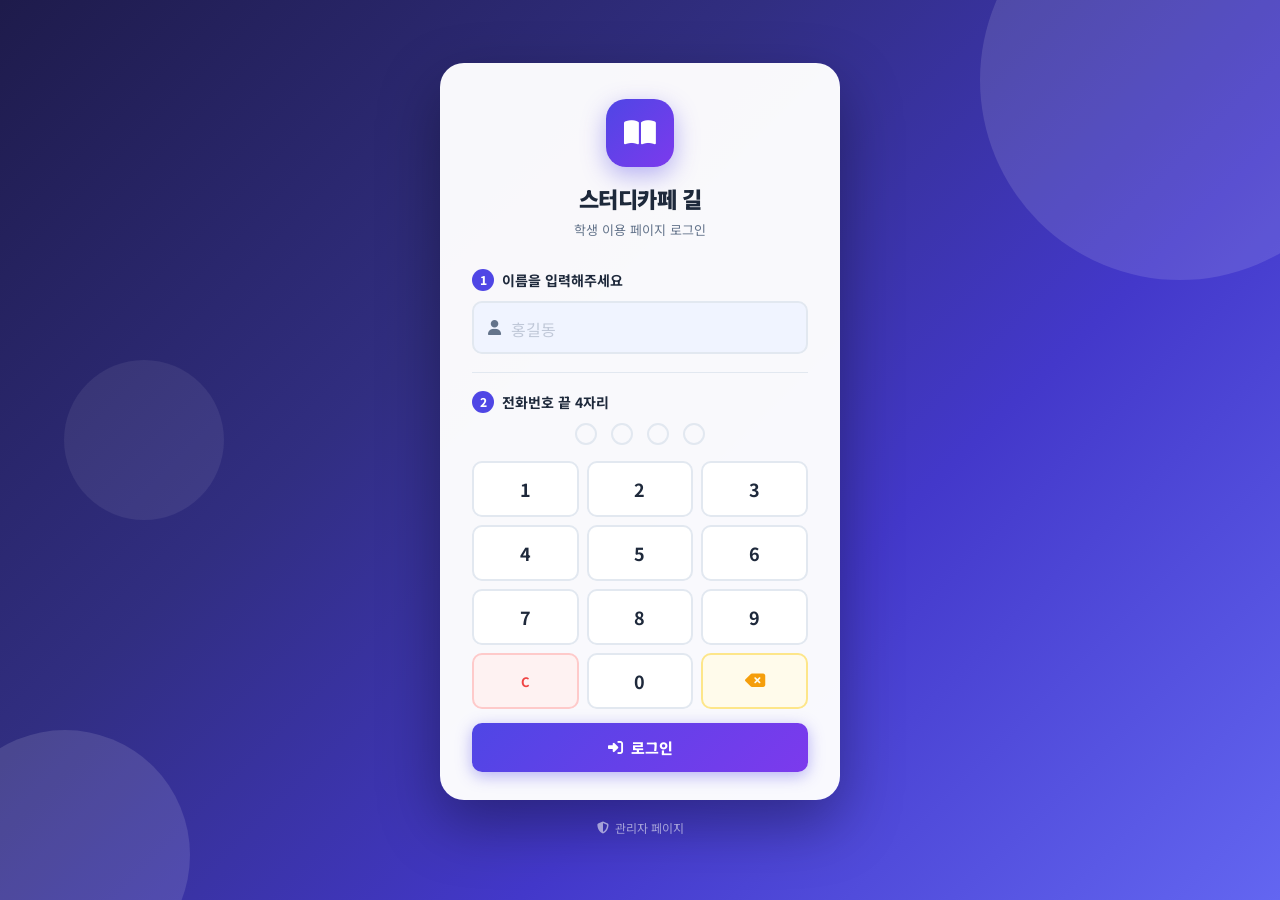
==== commit b16184fe: "fix: 독서실 이름 '열공 독서실' → '스터디카페 길' 변경 - student.html: 로그인 화면, 헤더, 푸터 텍스트 변경 - student.js: 기본값(fallback" ====
--- a/student.html
+++ b/student.html
@@ -27,7 +27,7 @@
       <!-- 로고 -->
       <div class="login-logo">
         <div class="login-logo-icon"><i class="fas fa-book-open"></i></div>
-        <h1 class="login-room-name" id="loginRoomName">열공 독서실</h1>
+        <h1 class="login-room-name" id="loginRoomName">스터디카페 길</h1>
         <p class="login-room-sub">학생 이용 페이지 로그인</p>
       </div>
 
@@ -106,7 +106,7 @@
         <div class="s-logo">
           <i class="fas fa-book-open"></i>
           <div>
-            <span class="s-logo-name" id="roomName">열공 독서실</span>
+            <span class="s-logo-name" id="roomName">스터디카페 길</span>
             <span class="s-logo-sub">학생 이용 페이지</span>
           </div>
         </div>
@@ -302,7 +302,7 @@
     <footer class="s-footer">
       <div class="s-footer-inner">
         <div class="s-footer-info">
-          <span id="footerName">열공 독서실</span>
+          <span id="footerName">스터디카페 길</span>
           <span class="s-sep">|</span>
           <span id="footerAddr">서울시 강남구 테헤란로 123</span>
           <span class="s-sep">|</span>
